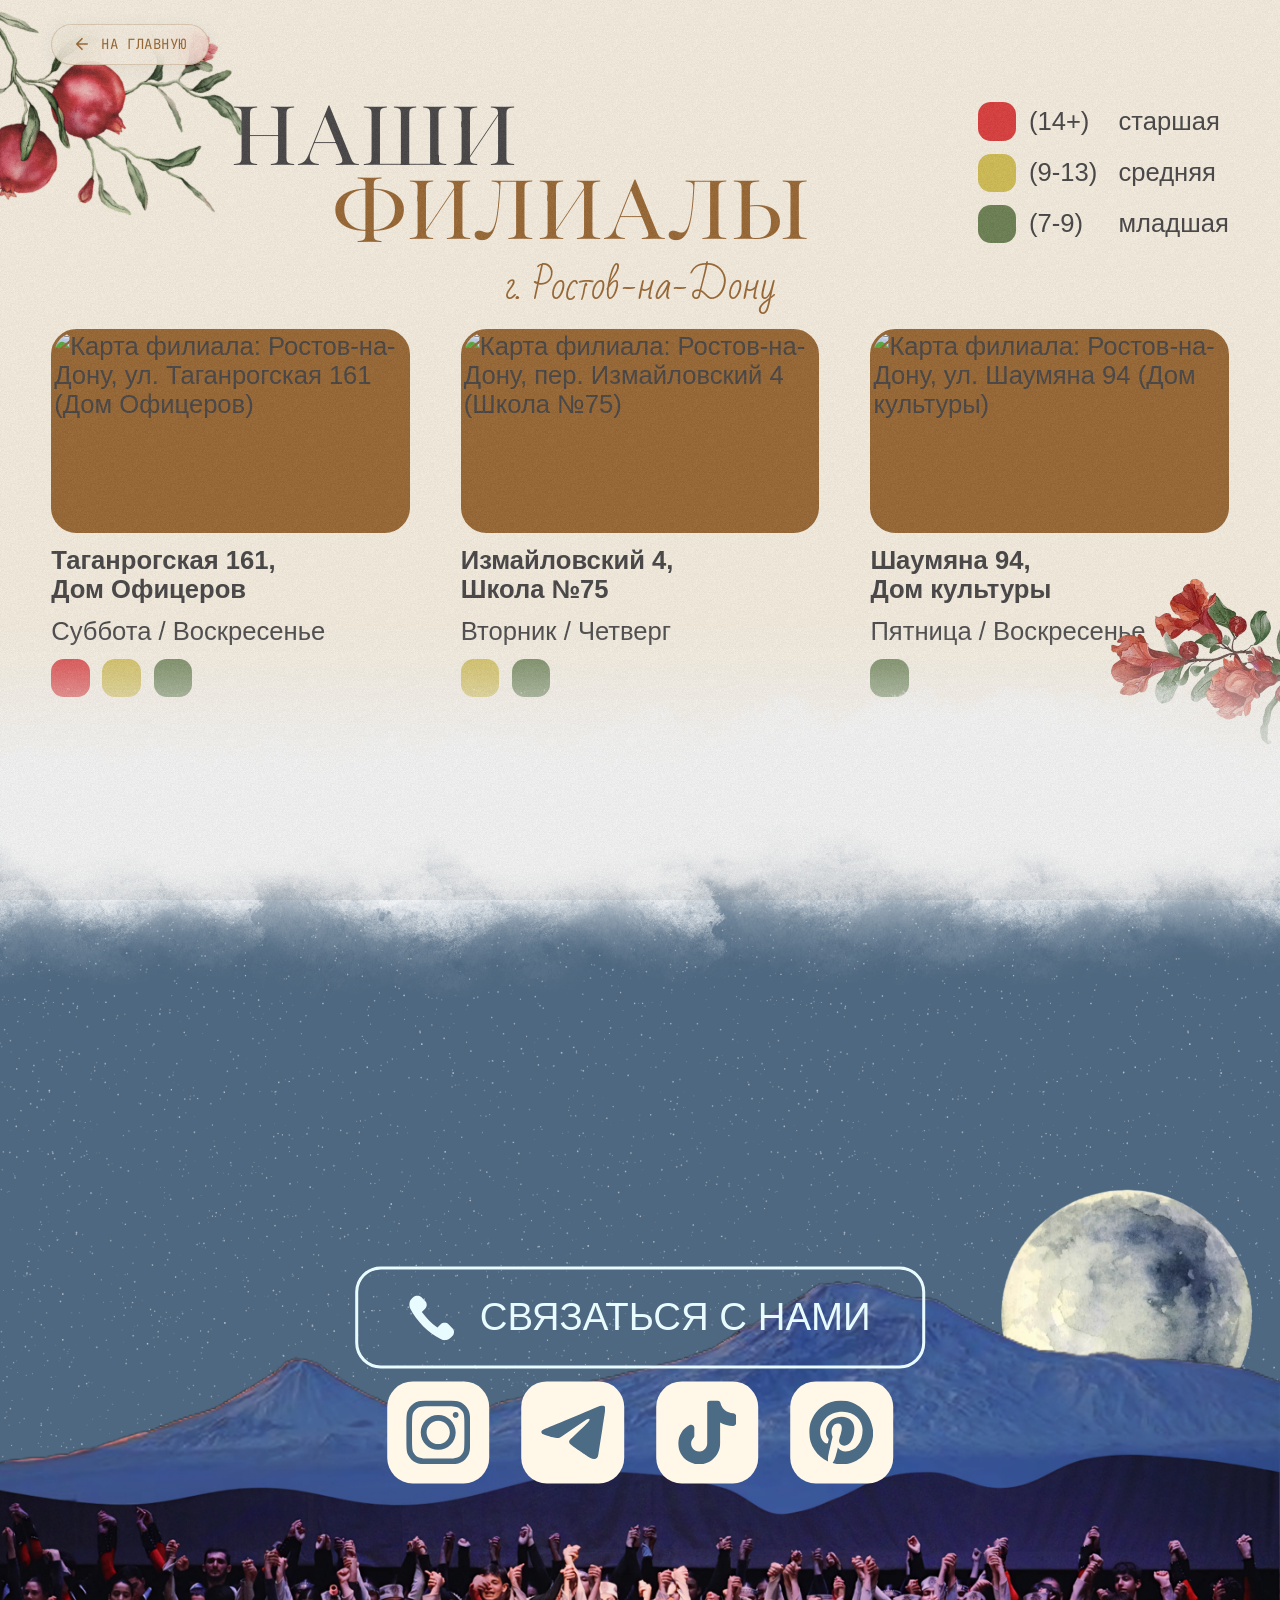
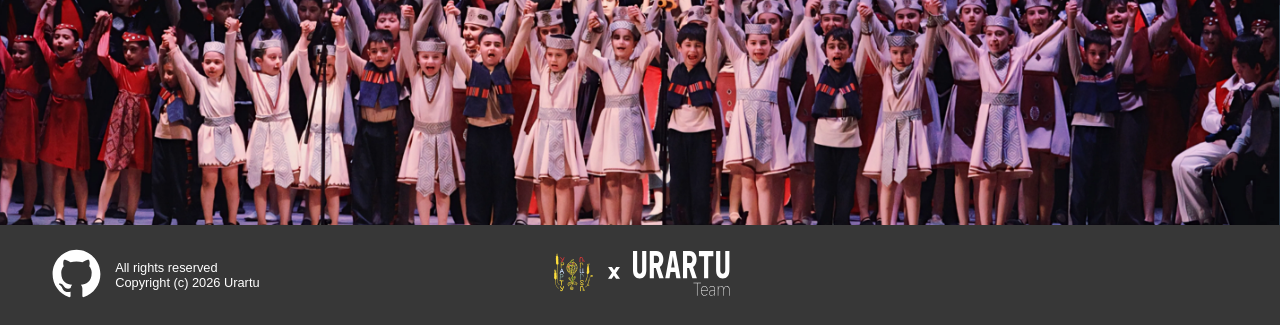
==== info.html @ bd3b0204 "feat(scroll): enable Lenis smooth touch scrolling on mobile and optimize animation momentum" ====
<!DOCTYPE html>
<html lang="ru">

<head>
    <meta charset="UTF-8">
    <meta name="viewport" content="width=device-width, initial-scale=1.0">
    <link rel="icon" href="favicon.ico" type="image/x-icon">

    <!-- ===== SEO МЕТА-ТЕГИ ===== -->
    <title>Филиалы и запись на армянские танцы в Ростове-на-Дону | Ансамбль «Урарту»</title>
    <meta name="description"
        content="Филиалы ансамбля армянского танца «Урарту» в Ростове-на-Дону: ул. Таганрогская 161 (Военвед), пер. Измайловский 4 (Суворовский), ул. Шаумяна 94 (Центр). Запись в младшую, среднюю и старшую группы.">
    <meta name="keywords"
        content="филиалы урарту, армянские танцы ростов адреса, танцы военвед, танцы суворовский ростов, танцы шаумяна, школа танцев для детей ростов">
    <link rel="canonical" href="https://urartu.site/info.html">

    <!-- ===== ГЕО-ТЕГИ ДЛЯ РОСТОВА-НА-ДОНУ ===== -->
    <meta name="geo.region" content="RU-ROS">
    <meta name="geo.placename" content="Ростов-на-Дону">
    <meta name="geo.position" content="47.222531;39.718705">
    <meta name="ICBM" content="47.222531, 39.718705">

    <!-- ===== OPEN GRAPH (СОЦСЕТИ И МЕССЕНДЖЕРЫ) ===== -->
    <meta property="og:type" content="website">
    <meta property="og:url" content="https://urartu.site/info.html">
    <meta property="og:title" content="Наши филиалы и контакты — Ансамбль армянского танца «Урарту»">
    <meta property="og:description"
        content="Адреса залов и расписание занятий в Ростове-на-Дону. Присоединяйтесь к нашей танцевальной семье!">
    <meta property="og:image" content="https://urartu.site/assets/images/ensemble-urartu.webp">
    <meta property="og:locale" content="ru_RU">
    <meta property="og:site_name" content="Ансамбль Урарту">

    <!-- ===== СТИЛИ ===== -->
    <link rel="stylesheet" href="./styles/fonts.css">
    <link rel="stylesheet" href="./styles/style.css?v=2">
    <link rel="stylesheet" href="./styles/filials.css">
    <link rel="stylesheet" href="./styles/contacts.css">
    <link rel="stylesheet" href="./styles/developers.css">

    <!-- ===== МИКРОРАЗМЕТКА SCHEMA.ORG (JSON-LD) ===== -->
    <script type="application/ld+json">
    {
      "@context": "https://schema.org",
      "@graph": [
        {
          "@type": "DanceSchool",
          "@id": "https://urartu.site/info.html#filial-taganrogskaya",
          "name": "Ансамбль армянского танца «Урарту» — Филиал Военвед",
          "telephone": "+7-988-257-19-29",
          "url": "https://urartu.site/info.html",
          "image": "https://urartu.site/assets/images/ensemble-urartu.webp",
          "address": {
            "@type": "PostalAddress",
            "streetAddress": "ул. Таганрогская, 161 (Дом Офицеров)",
            "addressLocality": "Ростов-на-Дону",
            "addressCountry": "RU"
          }
        },
        {
          "@type": "DanceSchool",
          "@id": "https://urartu.site/info.html#filial-izmailovskiy",
          "name": "Ансамбль армянского танца «Урарту» — Филиал Суворовский",
          "telephone": "+7-988-257-19-29",
          "url": "https://urartu.site/info.html",
          "image": "https://urartu.site/assets/images/ensemble-urartu.webp",
          "address": {
            "@type": "PostalAddress",
            "streetAddress": "пер. Измайловский, 4 (Школа №75)",
            "addressLocality": "Ростов-на-Дону",
            "addressCountry": "RU"
          }
        },
        {
          "@type": "DanceSchool",
          "@id": "https://urartu.site/info.html#filial-shaumyana",
          "name": "Ансамбль армянского танца «Урарту» — Филиал Центр",
          "telephone": "+7-988-257-19-29",
          "url": "https://urartu.site/info.html",
          "image": "https://urartu.site/assets/images/ensemble-urartu.webp",
          "address": {
            "@type": "PostalAddress",
            "streetAddress": "ул. Шаумяна, 94 (Дом культуры)",
            "addressLocality": "Ростов-на-Дону",
            "addressCountry": "RU"
          }
        }
      ]
    }
    </script>
</head>

<body>
    <div class="grain-overlay" aria-hidden="true"></div>

    <!-- Аккуратная кнопка возврата на главную -->
    <a class="back-to-home" href="index.html" aria-label="Вернуться на главную страницу">
        <svg class="back-to-home__icon" width="18" height="18" viewBox="0 0 24 24" fill="none" stroke="currentColor" stroke-width="2.2" stroke-linecap="round" stroke-linejoin="round" aria-hidden="true">
            <path d="M19 12H5M12 19l-7-7 7-7"/>
        </svg>
        <span>На главную</span>
    </a>

    <!-- Блок: filials -->
    <section id="filials">
        <!-- ===== ДЕКОРАТИВНЫЕ ГРАНАТЫ ===== -->
        <img class="filials__decoration filials__decoration--pomegranate-1 decoration"
            src="assets/images/pomegranate-1.webp" alt="" aria-hidden="true" loading="lazy">
        <img class="filials__decoration filials__decoration--pomegranate-2 decoration"
            src="assets/images/pomegranate-2.webp" alt="" aria-hidden="true" loading="lazy">

        <div class="filials__content">
            <!-- Заголовок блока -->
            <div class="filials-section__header">
                <h1 class="filials-section__title">
                    <span class="filials-section__title-part">Наши</span>
                    <span class="filials-section__title-part">Филиалы</span>
                </h1>

                <!-- Блок групп по возрастам -->
                <div class="filials-section__groups" aria-label="Возрастные группы">
                    <div class="filials-section__group-item">
                        <span class="filials-section__group-dot red" aria-hidden="true"></span>
                        <span class="filials-section__group-age">(14+)</span>
                        <span class="filials-section__group-name">старшая</span>
                    </div>
                    <div class="filials-section__group-item">
                        <span class="filials-section__group-dot yellow" aria-hidden="true"></span>
                        <span class="filials-section__group-age">(9-13)</span>
                        <span class="filials-section__group-name">средняя</span>
                    </div>
                    <div class="filials-section__group-item">
                        <span class="filials-section__group-dot green" aria-hidden="true"></span>
                        <span class="filials-section__group-age">(7-9)</span>
                        <span class="filials-section__group-name">младшая</span>
                    </div>
                </div>
            </div>

            <p class="filials__city">г. Ростов-на-Дону</p>

            <!-- Блок списка филиалов -->
            <div class="filials-section__cards">
                <!-- Филиал 1 -->
                <a href="https://yandex.ru/maps/?um=constructor%3Aece54fbc80fcc3bd7a28978d5a01cb16ceb60d30ceb579a1d64f8fab81e5902e&amp;source=constructorStatic"
                    target="_blank" rel="noopener noreferrer" title="Открыть карту филиала на Таганрогской">
                    <div class="filials-section__card">
                        <div class="filials-section__card-map filials-section__card-map--color-1">
                            <img src="https://api-maps.yandex.ru/services/constructor/1.0/static/?um=constructor%3Aece54fbc80fcc3bd7a28978d5a01cb16ceb60d30ceb579a1d64f8fab81e5902e&amp;width=350&amp;height=200&amp;lang=ru_RU"
                                alt="Карта филиала: Ростов-на-Дону, ул. Таганрогская 161 (Дом Офицеров)"
                                style="border: 0;" />
                        </div>
                        <div class="filials-section__card-info__wrapper">
                            <div class="filials-section__card-address"><b>Таганрогская 161, <br>Дом Офицеров</b></div>
                            <div class="filials-section__card-schedule">Суббота / Воскресенье</div>
                            <div class="filials-section__card-colors__wrapper"
                                aria-label="Доступные группы: старшая, средняя, младшая">
                                <div class="filials-section__card-color red" title="Старшая группа (14+)"></div>
                                <div class="filials-section__card-color yellow" title="Средняя группа (9-13)"></div>
                                <div class="filials-section__card-color green" title="Младшая группа (7-9)"></div>
                            </div>
                        </div>
                    </div>
                </a>

                <!-- Филиал 2 -->
                <a href="https://yandex.ru/maps/?um=constructor%3A6dc34ad125ba02202c4a61613260cb11fdbab40c1a2d60afd7fc7b18eebd1723&amp;source=constructorStatic"
                    target="_blank" rel="noopener noreferrer" title="Открыть карту филиала на Измайловском">
                    <div class="filials-section__card">
                        <div class="filials-section__card-map filials-section__card-map--color-2">
                            <img src="https://api-maps.yandex.ru/services/constructor/1.0/static/?um=constructor%3A6dc34ad125ba02202c4a61613260cb11fdbab40c1a2d60afd7fc7b18eebd1723&amp;width=350&amp;height=200&amp;lang=ru_RU"
                                alt="Карта филиала: Ростов-на-Дону, пер. Измайловский 4 (Школа №75)"
                                style="border: 0;" />
                        </div>
                        <div class="filials-section__card-info__wrapper">
                            <div class="filials-section__card-address"><b>Измайловский 4, <br>Школа №75</b></div>
                            <div class="filials-section__card-schedule">Вторник / Четверг</div>
                            <div class="filials-section__card-colors__wrapper"
                                aria-label="Доступные группы: средняя, младшая">
                                <div class="filials-section__card-color yellow" title="Средняя группа (9-13)"></div>
                                <div class="filials-section__card-color green" title="Младшая группа (7-9)"></div>
                            </div>
                        </div>
                    </div>
                </a>

                <!-- Филиал 3 -->
                <a href="https://yandex.ru/maps/?um=constructor%3Add82e42ed9932e65891b05e396d4c0421c9d9c8c8791d399bacf73d52fa6602b&amp;source=constructorStatic"
                    target="_blank" rel="noopener noreferrer" title="Открыть карту филиала на Шаумяна">
                    <div class="filials-section__card">
                        <div class="filials-section__card-map filials-section__card-map--color-3">
                            <img src="https://api-maps.yandex.ru/services/constructor/1.0/static/?um=constructor%3Add82e42ed9932e65891b05e396d4c0421c9d9c8c8791d399bacf73d52fa6602b&amp;width=350&amp;height=200&amp;lang=ru_RU"
                                alt="Карта филиала: Ростов-на-Дону, ул. Шаумяна 94 (Дом культуры)" style="border: 0;" />
                        </div>
                        <div class="filials-section__card-info__wrapper">
                            <div class="filials-section__card-address"><b>Шаумяна 94, <br>Дом культуры</b></div>
                            <div class="filials-section__card-schedule">Пятница / Воскресенье</div>
                            <div class="filials-section__card-colors__wrapper" aria-label="Доступные группы: младшая">
                                <div class="filials-section__card-color green" title="Младшая группа (7-9)"></div>
                            </div>
                        </div>
                    </div>
                </a>
            </div>
        </div>
    </section>

    <!-- Блок: contacts -->
    <section id="contacts">
        <!-- ===== ДЕКОРАТИВНЫЕ ОБЛАКА ===== -->
        <div class="contacts__clouds" aria-hidden="true">
            <img class="contacts__cloud--backgorund" src="./assets/images/white-clouds-background.svg" alt=""
                loading="lazy">
            <img class="contacts__cloud contacts__cloud--1" src="assets/images/cloud.webp" alt="" loading="lazy">
            <img class="contacts__cloud contacts__cloud--2" src="assets/images/cloud.webp" alt="" loading="lazy">
            <img class="contacts__cloud contacts__cloud--3" src="assets/images/cloud.webp" alt="" loading="lazy">
            <img class="contacts__cloud contacts__cloud--4" src="assets/images/cloud.webp" alt="" loading="lazy">
            <img class="contacts__cloud contacts__cloud--5" src="assets/images/cloud.webp" alt="" loading="lazy">
            <img class="contacts__cloud contacts__cloud--6" src="assets/images/cloud.webp" alt="" loading="lazy">
            <img class="contacts__cloud contacts__cloud--7" src="assets/images/cloud.webp" alt="" loading="lazy">
        </div>

        <h2 class="contacts-section__title">
            <span class="contacts-section__title-part">Урарту</span>
            <span class="contacts-section__title-part">в соцсетях</span>
        </h2>

        <!-- Фоновые декорации -->
        <div class="footer__stars" aria-hidden="true"></div>

        <!-- Блок с контактами -->
        <div class="footer__contacts">
            <a href="tel:+79882571929" class="footer__cta-button" title="Позвонить в ансамбль Урарту">
                <svg class="footer__cta-icon" width="50" height="50" viewBox="0 0 50 50" fill="currentColor"
                    xmlns="http://www.w3.org/2000/svg" aria-hidden="true">
                    <path
                        d="M31.4624 35.9452L35.1567 32.2491C35.7253 31.6736 36.4022 31.2163 37.1483 30.9045C37.8946 30.5927 38.6952 30.4324 39.5037 30.4324C40.3126 30.4324 41.1131 30.5927 41.8595 30.9045C42.6056 31.2163 43.2825 31.6736 43.8508 32.2491L48.184 36.5843C48.7592 37.1529 49.2161 37.8295 49.5278 38.5762C49.8394 39.3225 50 40.1239 50 40.9328C50 41.742 49.8394 42.5432 49.5278 43.2898C49.2161 44.0362 48.7592 44.7128 48.184 45.2814L46.2118 47.2821C44.853 48.6548 43.0955 49.5635 41.1901 49.8778C39.2846 50.1921 37.3285 49.8967 35.6011 49.033C20.7358 41.3777 8.62792 29.2744 0.963632 14.4096C0.0995819 12.6795 -0.193796 10.72 0.125636 8.81263C0.445068 6.90526 1.36087 5.14818 2.7414 3.79438L4.71343 1.79374C5.86875 0.644929 7.43155 0 9.06049 0C10.6894 0 12.2522 0.644929 13.4075 1.79374L17.7685 6.1566C18.9169 7.31241 19.5614 8.87565 19.5614 10.5053C19.5614 12.1349 18.9169 13.6981 17.7685 14.8539L14.0742 18.5499C16.5169 21.8553 19.2 24.9757 22.1016 27.8862C24.9865 30.7772 28.0881 33.4437 31.379 35.8618L31.4624 35.9452Z"
                        fill="currentColor" />
                </svg>
                <span class="footer__cta-text">Связаться с нами</span>
            </a>

            <!-- Социальные сети -->
            <div class="footer__socials">
                <a href="https://www.instagram.com/ensemble__urartu" target="_blank" rel="noopener noreferrer"
                    class="footer__social-link" aria-label="Инстаграм ансамбля Урарту">
                    <img src="./assets/images/instagram.svg" alt="Instagram">
                </a>
                <a href="https://t.me/urartustsil" target="_blank" rel="noopener noreferrer" class="footer__social-link"
                    aria-label="Телеграм-канал ансамбля Урарту">
                    <img src="./assets/images/telegram.svg" alt="Telegram">
                </a>
                <a href="https://www.tiktok.com/@urartu.ensemle" target="_blank" rel="noopener noreferrer"
                    class="footer__social-link footer__social-link-tiktok" aria-label="TikTok ансамбля Урарту">
                    <img src="./assets/images/tiktok.svg" alt="TikTok">
                </a>
                <a href="https://ru.pinterest.com/ensemble_urartu" target="_blank" rel="noopener noreferrer"
                    class="footer__social-link" aria-label="Пинтерест ансамбля Урарту">
                    <img src="./assets/images/pinterest.svg" alt="Pinterest">
                </a>
            </div>
        </div>

        <!-- Основное содержимое -->
        <div class="contacts__bottom">
            <div class="footer__inner">
                <div class="footer__end-immages">
                    <img class="footer__moon" src="assets/images/moon.webp" alt="" aria-hidden="true" loading="lazy">
                    <!-- Фото ансамбля загружаем напрямую для точности верстки -->
                    <img class="footer__ensemble-image" src="assets/images/ensemble-urartu.webp"
                        alt="Ансамбль армянского танца Урарту в Ростове-на-Дону">
                </div>
            </div>
            <footer class="developers__footer">
                <div class="rights__block">
                    <a class="github__link" href="https://github.com/whatrushki/urartu" target="_blank"
                        rel="noopener noreferrer" aria-label="Репозиторий проекта на GitHub">
                        <img src="./assets/images/github.svg" alt="GitHub">
                    </a>
                    <div class="rights__text">
                        <p>All rights reserved</p>
                        <p>Copyright (c) 2026 Urartu</p>
                    </div>
                </div>

                <div class="developers__icons">
                    <a class="developers__footer-link developers__footer--what" href="https://whatrushki.github.io/" aria-label="WHAT Technologies">
                        <img class="developers__footer-icon" src="https://whatrushki.github.io/logo.svg" alt="WHAT Technologies">
                    </a>
                    <img class="developers__footer--x" src="./assets/images/x.svg" alt="x" aria-hidden="true">
                    <a class="developers__footer-link" href="#" aria-label="Команда Урарту">
                        <img class="developers__footer-icon" src="./assets/images/URARTU Team.svg" alt="URARTU Team">
                    </a>
                </div>
            </footer>
        </div>
    </section>

    <!-- ===== ДИАЛОГОВОЕ ОКНО КОНТАКТОВ ===== -->
    <dialog id="contact-dialog" class="contact-dialog" closedby="any" aria-labelledby="contactDialogTitle">
        <div class="contact-dialog__container">
            <button type="button" class="contact-dialog__close" id="contactDialogClose" aria-label="Закрыть окно">
                <svg width="20" height="20" viewBox="0 0 24 24" fill="none" stroke="currentColor" stroke-width="2.2" stroke-linecap="round" stroke-linejoin="round">
                    <line x1="18" y1="6" x2="6" y2="18"></line>
                    <line x1="6" y1="6" x2="18" y2="18"></line>
                </svg>
            </button>

            <div class="contact-dialog__header">
                <span class="contact-dialog__subtitle">Ансамбль «Урарту»</span>
                <h3 id="contactDialogTitle" class="contact-dialog__title">Связаться с нами</h3>
                <p class="contact-dialog__desc">Запись в группы и ответы на любые вопросы</p>
            </div>

            <div class="contact-dialog__phone-box">
                <div class="contact-dialog__phone-info">
                    <span class="contact-dialog__phone-label">Номер телефона</span>
                    <span class="contact-dialog__phone-val">+7 (988) 257-19-29</span>
                </div>
                <button type="button" class="contact-dialog__copy-btn" id="contactCopyBtn" title="Скопировать номер телефона">
                    <svg class="contact-dialog__copy-icon" width="18" height="18" viewBox="0 0 24 24" fill="none" stroke="currentColor" stroke-width="2" stroke-linecap="round" stroke-linejoin="round">
                        <rect x="9" y="9" width="13" height="13" rx="2" ry="2"></rect>
                        <path d="M5 15H4a2 2 0 0 1-2-2V4a2 2 0 0 1 2-2h9a2 2 0 0 1 2 2v1"></path>
                    </svg>
                    <span class="contact-dialog__copy-text">Скопировать</span>
                </button>
            </div>
        </div>
    </dialog>

    <!-- Lenis smooth scroll -->
    <script src="https://unpkg.com/lenis@1.3.26/dist/lenis.min.js"></script>
    <!-- GSAP -->
    <script src="https://unpkg.com/gsap@3.12.5/dist/gsap.min.js"></script>
    <script src="https://unpkg.com/gsap@3.12.5/dist/ScrollTrigger.min.js"></script>

    <!-- Анимации -->
    <script src="./scripts/animations/hero.js"></script>
    <script src="./scripts/animations/history.js"></script>
    <script src="./scripts/animations/symbols.js"></script>
    <script src="./scripts/animations/dances.js"></script>
    <script src="./scripts/animations/costumes.js"></script>
    <script src="./scripts/animations/director.js"></script>
    <script src="./scripts/animations/ensemble.js"></script>
    <script src="./scripts/animations/developers.js"></script>
    <script src="./scripts/animations/decorations.js"></script>
    <script src="./scripts/animations/text.js"></script>
    <script src="./scripts/animations/contacts.js"></script>
    <script src="./scripts/main.js?v=6"></script>
</body>

</html>
---- styles/fonts.css ----
@font-face {
  font-family: 'Playfair'; /* Имя шрифта */
  src: url('../assets/fonts/Playfair.ttf') format('truetype');
  font-weight: normal; /* Вес шрифта (обычный) */
  font-style: normal; /* Стиль (обычный) */
  font-display: swap; /* Стратегия отображения при загрузке */
}

@font-face {
  font-family: 'JetBrainsMono'; 
  src: url('../assets/fonts/JetBrainsMono.ttf') format('truetype');
  font-weight: normal;
  font-style: normal;
  font-display: swap; 
}

@font-face {
  font-family: 'BadScript'; 
  src: url('../assets/fonts/BadScript.ttf') format('truetype');
  font-weight: normal;
  font-style: normal;
  font-display: swap; 
}

@font-face {
  font-family: 'NotoSerifArmenian'; 
  src: url('../assets/fonts/NotoSerifArmenian.ttf') format('truetype');
  font-weight: normal;
  font-style: normal;
  font-display: swap; 
}
---- styles/style.css ----
:root {
    --color-bg-footer: #373737;
    --color-bg-cherry: #983B58;
    --color-bg-green: #6A814E;
    --color-bg-blue: #4E6881;
    --color-bg-tuff: #9E662D;
    --color-bg-grey: #5e4f42;
    --color-bg-white: #FFF7E8;

    --color-fg-cherry-common: #FFF7F0;
    --color-fg-cherry-accent: #FFE8E8;

    --color-fg-green-common: #E8E1D0;
    --color-fg-green-accent: #E1D7B4;

    --color-fg-blue-common: #FFF7E8;
    --color-fg-blue-accent: #E1D7B4;
    --color-fg-blue-quote: #E8FCFF;

    --color-fg-tuff-common: #E8E1D0;
    --color-fg-tuff-accent: #CFBC98;

    --color-fg-grey-common: #E8E1D0;
    --color-fg-grey-accent: #E1D7B4;

    --color-fg-white-common: #413F3F;
    --color-fg-white-accent: #9B632B;

    --color-urartu-1: #E33737;
    --color-urartu-2: #CD7F32;
    --color-urartu-3: #A0C9FF;
    --color-urartu-4: #87A6A1;
    --color-urartu-5: #D7C14F;
    --color-urartu-6: #87A6A1;

    --font-nav: 'JetBrainsMono', serif;
    --font-heading: 'Playfair', serif;
    --font-body: 'Inter', sans-serif;
    --font-quote: 'BadScript', sans-serif;
    --font-quote-armenian: 'NotoSerifArmenian', sans-serif;
}

* {
    margin: 0;
    padding: 0;
    box-sizing: border-box;
}

html {
    position: relative;
    background-color: var(--color-bg-white);
    -ms-overflow-style: none;
    scrollbar-width: none;
}

html.lenis, html.lenis body {
    height: auto;
}

.lenis.lenis-smooth {
    scroll-behavior: auto !important;
}

.lenis.lenis-stopped {
    overflow: hidden;
}

body {
    position: relative;
    overflow-x: clip;
    width: 100%;
}

/* Аппаратное ускорение скролл-анимаций (GPU layers) */
.history__image,
.history__decoration--ishhanac-1,
.history__decoration--ishhanac-2,
.symbols__main-image,
.symbols__carpet,
.symbols__element,
.dances__curtain,
.dances__card,
.developers__column,
.developers__team-image,
.costumes__track {
    will-change: transform;
    backface-visibility: hidden;
    -webkit-backface-visibility: hidden;
    transform: translateZ(0);
}

section {
    position: relative;
    width: 100%;
}


::-webkit-scrollbar {
    width: 0;
    height: 0;
    background: transparent;
}

.urartu {
    text-transform: uppercase;
    line-height: 0.8;

    .char-0 {}

    .char-1 {
        color: var(--color-urartu-1);
    }

    .char-2 {
        color: var(--color-urartu-2);
    }

    .char-3 {
        color: var(--color-urartu-3);
    }

    .char-4 {
        color: var(--color-urartu-4);
    }

    .char-5 {
        color: var(--color-urartu-5);
    }

    .char-6 {
        color: var(--color-urartu-6);
    }
}

.grain-overlay {
    position: fixed;
    top: 0;
    left: 0;
    width: 100%;
    height: 100%;
    pointer-events: none;
    z-index: 9999;
    opacity: 0.15;

    background-image: url("../assets/images/noise.gif");
    background-repeat: repeat;
    background-size: 80px;
}

.rights__block {
    margin-left: 4vw;
    position: absolute;
    display: flex;
    flex-direction: row;
    align-items: center;
    gap: 1vw;
    left: 0;
    top: 50%;
    transform: translateY(-50%);
}

.rights__text {
    color: white;
    font-size: 1vw;
    font-family: var(--font-body);
}

.github__link>img {
    width: 4vw;
    height: auto;
}

/* =========================================================
   PRELOADER (INFINITE LOGO LOOP & PROGRESS)
========================================================= */
.preloader {
    position: fixed;
    top: 0;
    left: 0;
    width: 100vw;
    height: 100vh;
    height: 100dvh;
    background-color: var(--color-bg-white, #FFF7E8);
    z-index: 999999;
    display: flex;
    justify-content: center;
    align-items: center;
    user-select: none;
    pointer-events: all;
}

.preloader-content {
    display: flex;
    flex-direction: column;
    align-items: center;
    gap: 1.5rem;
}

.preloader-logo-svg {
    width: 40vw;
    height: 40vw;
    overflow: visible;
}


/* Когда сайт готов — плавная плотная заливка */
.preloader.filled .preloader-logo-svg path,
.preloader.filled .preloader-logo-svg circle {
    fill-opacity: 1 !important;
}

/* Базовый стиль штрихов орнамента */
.preloader-logo-svg path,
.preloader-logo-svg circle {
    stroke: #6E5139 !important;

    vector-effect: non-scaling-stroke !important;
    stroke-width: 1.4px !important;

    stroke-linecap: round;
    stroke-linejoin: round;
    fill: #6E5139 !important;
    fill-opacity: 0;
    will-change: stroke-dashoffset, fill-opacity;
}

.preloader-slogan {
    font-family: var(--font-heading, 'Playfair', serif);
    font-size: 5vw;
    letter-spacing: 0.25em;
    text-transform: uppercase;
    color: #6E5139;
}

.preloader-slogan span {
    color: #6E5139;
    font-weight: 700;
}

.preloader-progress {
    width: 180px;
    height: 2px;
    background: rgba(110, 81, 57, 0.15);
    border-radius: 2px;
    overflow: hidden;
    position: relative;
}

.preloader-progress-bar {
    position: absolute;
    top: 0;
    left: 0;
    height: 100%;
    width: 0%;
    background: #6E5139;
    box-shadow: 0 0 8px #6E5139;
    transition: width 0.2s ease-out;
}

.preloader-percent {
    font-family: var(--font-body, 'Inter', sans-serif);
    font-size: 0.85rem;
    color: var(--color-fg-white-common, #413F3F);
    opacity: 0.6;
}

@media (max-width: 650px) {

    .preloader-logo-svg path,
    .preloader-logo-svg circle {
        stroke-width: 0.4px !important;
    }

    .grain-overlay {
        display: none !important;
    }
}
---- styles/filials.css ----
#filials {
    position: relative;
    display: flex;
    flex-direction: column;
    align-items: center;
    justify-content: center;
    width: 100%;
}

.filials__decoration {
    position: absolute;
    height: auto;
}

.filials__decoration--pomegranate-1 {
    width: 30vw;
    top: -10vw;
    left: -8vw;
    transform: rotate(-10deg);
}

.filials__decoration--pomegranate-2 {
    width: 20vw;
    bottom: -4vw;
    right: -6vw;
    transform: rotate(10deg) scaleX(-1);
}

.filials__content {
    width: 100%;
    display: flex;
    flex-direction: column;
    padding: 0vw 4vw;
}

.filials-section__header {
    margin-top: 8vw;
    display: flex;
    flex-direction: row;
    align-items: center;
    width: 100%;
    justify-content: space-between;
}

.filials-section__title {
    margin-left: 22vw;
    position: relative;

    text-transform: uppercase;

    display: flex;
    flex-direction: column;
    align-items: start;
    justify-content: center;
    gap: 1vw;

    font-family: var(--font-heading);
    line-height: 0.6;
    font-size: 8vw;
    font-weight: 100;

    :nth-child(1) {
        color: var(--color-fg-white-common);
        transform: translate(-8vw);
    }

    :nth-child(2) {
        color: var(--color-fg-white-accent);
    }
}

.filials-section__groups {
    display: flex;
    flex-direction: column;
    align-items: start;
    gap: 1vw;
}

.filials-section__group-item {
    display: flex;
    flex-direction: row;
    align-items: center;
    font-size: 2vw;
    gap: 1vw;
    font-family: var(--font-body);
    color: var(--color-fg-white-common);
}

.filials-section__group-dot {
    width: 3vw;
    aspect-ratio: 1;
    border-radius: 1vw;
}

.filials-section__group-dot.red {
    background-color: var(--color-urartu-1);
}

.filials-section__group-dot.yellow {
    background-color: var(--color-urartu-5);
}

.filials-section__group-dot.green {
    background-color: var(--color-bg-green);
}

.filials-section__group-age {
    width: 6vw;
}

.filials-section__cards {
    margin-top: 2vw;
    width: 100%;
    display: flex;
    flex-direction: row;
    justify-content: space-between;

    a {
        text-decoration: none;
        transition: all 0.4s ease;
    }
}

.filials-section__card {
    display: flex;
    flex-direction: column;
    align-items: start;
    gap: 1vw;
    width: min-content;

    font-family: var(--font-body);
    color: var(--color-fg-white-common);
    font-size: 2vw;
}

.filials-section__card-map {
    overflow: hidden;
    width: 28vw;
    height: auto;
    aspect-ratio: auto 16/9;
    border: 0.3vw solid var(--color-fg-white-accent);
    border-radius: 2vw;
    background-color: var(--color-fg-white-accent);

    img {
        width: 100%;
        height: 100%;
        object-fit: fill;
    }
}

.filials-section__card-colors__wrapper {
    display: flex;
    flex-direction: row;
    gap: 1vw;
}

.filials-section__card-color {
    width: 3vw;
    aspect-ratio: 1;
    border-radius: 1vw;
}

.filials-section__card-color.red {
    background-color: var(--color-urartu-1);
}

.filials-section__card-color.yellow {
    background-color: var(--color-urartu-5);
}

.filials-section__card-color.green {
    background-color: var(--color-bg-green);
}

.filials__city {
    margin-top: 2vw;
    font-size: 3vw;
    line-height: 0.9;
    color: var(--color-fg-white-accent);
    font-family: var(--font-quote);
    width: 100%;
    text-align: center;
}

.filials-section__card-info__wrapper {
    display: flex;
    flex-direction: column;
    gap: 1vw;
}

@media (min-width: 650px) {
    .filials-section__cards>a:hover {
        transform: scale(1.05);
    }
}

@media (max-width: 800px) {
    #filials {
        min-height: 120vh;
        margin-bottom: 24vw;
    }

    .filials-section__title {
        margin-top: 8vw;
    }

    .filials__decoration--pomegranate-1 {
        width: 35vw;
    }

    .filials__decoration--pomegranate-2 {
        width: 35vw;
        transform: rotate(-20deg);
        bottom: -24vh;
        right: -6vw;
    }

    .filials__city {
        margin-top: 3vw;
    }

    .filials-section__group-dot {
        width: 4vw;
    }

    .filials-section__group-item {
        font-size: 2.4vw;
    }

    .filials-section__group-age {
        width: auto;
    }

    .filials-section__header {
        flex-direction: column;
        gap: 4vw;
    }

    .filials-section__groups {
        flex-direction: row;
        width: 100%;
        justify-content: space-evenly;
    }

    .filials-section__cards {
        margin-top: 6vw;
        height: 100%;
        flex-direction: column;
        justify-content: space-evenly;
        align-items: start;
        gap: 4vw;
    }

    .filials-section__card {
        width: auto;
        flex-direction: row;
        align-items: center;
        gap: 4vw;
    }

    .filials-section__card-map {
        width: 50vw;
    }

    .filials-section__card-address {
        font-size: 3vw;
    }

    .filials-section__card-schedule {
        font-size: 3vw;
    }

    .filials-section__card-color {
        width: 5vw;
    }
}

@media (max-width: 650px) {
    #filials {
        min-height: 100vh;
        margin-bottom: 0;
    }

    .filials-section__title {
        margin-top: 0;
    }

    .filials__decoration--pomegranate-2 {
        width: 35vw;
        transform: translateY(-20vw) scaleX(-1) rotate(-20deg);
        bottom: -18vw;
    }
}

/* =========================================================
   АККУРАТНАЯ КНОПКА «НА ГЛАВНУЮ» (GLASSMORPHISM)
========================================================= */

.back-to-home {
    position: fixed;
    top: 1.5rem;
    left: 4vw;
    z-index: 1000;
    display: inline-flex;
    align-items: center;
    gap: 0.65rem;
    padding: 0.65rem 1.3rem;
    background: rgba(255, 247, 232, 0.78);
    backdrop-filter: blur(14px) saturate(160%);
    -webkit-backdrop-filter: blur(14px) saturate(160%);
    border: 1px solid rgba(155, 99, 43, 0.25);
    border-radius: 999px;
    box-shadow: 0 4px 18px rgba(65, 63, 63, 0.08);
    font-family: var(--font-nav);
    font-size: clamp(0.85rem, 1.1vw, 1rem);
    text-transform: uppercase;
    letter-spacing: 0.04em;
    color: var(--color-fg-white-accent);
    text-decoration: none;
    transition: 
        background 0.3s ease, 
        border-color 0.3s ease, 
        color 0.3s ease, 
        box-shadow 0.3s ease, 
        transform 0.25s cubic-bezier(0.16, 1, 0.3, 1);
    -webkit-tap-highlight-color: transparent;
}

.back-to-home:hover {
    background: rgba(255, 247, 232, 0.95);
    border-color: rgba(155, 99, 43, 0.5);
    color: var(--color-fg-white-accent);
    transform: translateY(-2px);
    box-shadow: 0 6px 24px rgba(155, 99, 43, 0.18);
}

.back-to-home:active {
    transform: translateY(0);
}

.back-to-home__icon {
    display: block;
    flex-shrink: 0;
    transition: transform 0.25s cubic-bezier(0.16, 1, 0.3, 1);
}

.back-to-home:hover .back-to-home__icon {
    transform: translateX(-4px);
}

/* Тёмная тема при скролле до контактов */
.back-to-home--dark {
    background: rgba(24, 18, 15, 0.72);
    border-color: rgba(255, 247, 232, 0.22);
    color: #FFF7E8;
    box-shadow: 0 4px 22px rgba(0, 0, 0, 0.35);
}

.back-to-home--dark:hover {
    background: rgba(24, 18, 15, 0.9);
    border-color: rgba(255, 247, 232, 0.45);
    color: #FFE8E8;
}

@media (max-width: 650px) {
    .back-to-home {
        top: 1rem;
        left: 4vw;
        padding: 0.5rem 1rem;
        font-size: 0.8rem;
        gap: 0.45rem;
    }
}
---- styles/contacts.css ----
#contacts {
    position: relative;
    width: 100%;
    min-height: 100vh;
    height: auto;
    margin-top: 10vw;
    background-color: var(--color-bg-blue);
    display: flex;
    flex-direction: column;
    justify-content: space-between;
}

.contacts-section__title {
    display: none;
    margin-top: 25vw;
    margin-left: 50%;
    transform: translateX(-50%);
    position: absolute;

    text-transform: uppercase;
    text-wrap: nowrap;

    flex-direction: column;
    align-items: center;
    justify-content: center;
    gap: 1vw;

    font-family: var(--font-heading);
    line-height: 0.6;
    font-size: 12vw;
    font-weight: 100;

    :nth-child(1) {
        color: var(--color-fg-blue-common);

    }

    :nth-child(2) {
        color: var(--color-fg-blue-accent);
    }
}

.contacts__cloud--backgorund {
    width: 115%;
    transform: translateX(-7vw);
}

.footer__ensemble-image {
    width: 101%;
    height: auto;
    transform: translate(-1vw, 0.9vw);
}

.footer__moon {
    position: absolute;
    width: 20vw;
    height: auto;
    right: 2vw;
    bottom: 30vw;
}

.footer__contacts {
    position: relative;
}

.footer__stars {
    margin-top: 19vw;
    position: absolute;
    z-index: 1;
    width: 100%;
    height: 100vh;
    background-image: url("../assets/images/stars.webp");
    background-size: 60%;
    background-repeat: repeat;
    transform: translateY(-30vw);
}

.footer__inner {
    position: relative;
    z-index: 2;
    display: flex;
    flex-direction: column;
    justify-content: center;
    align-items: center;
}

.contacts__clouds {
    transform: translateY(-19vw);
    position: relative;
    z-index: 2;
    width: 100%;
}

.contacts__cloud {
    position: absolute;
    width: 55vw;
    height: auto;
}

.contacts__cloud--1 {
    left: -14vw;
    bottom: -1vw;
}

.contacts__cloud--2 {
    left: 12vw;
    bottom: -2vw;
}

.contacts__cloud--3 {
    left: 38vw;
    bottom: -1vw;
    width: 65vw;
}

.contacts__cloud--4 {
    left: 58vw;
    bottom: -1vw;
}

.contacts__cloud--5 {
    left: 48vw;
    bottom: 0;
    width: 65vw;
}

.contacts__cloud--6 {
    left: 10vw;
    bottom: 0;
}

.contacts__cloud--7 {
    left: -24vw;
    bottom: -1vw;
}

.footer__contacts {
    position: absolute;
    z-index: 3;
    left: 50%;
    top: 50%;
    transform: translate(-50%, -50%);
    display: flex;
    flex-direction: column;
    gap: 1vw;
}

.footer__socials {
    display: flex;
    flex-direction: row;
    justify-content: space-evenly;
}

.footer__cta-button {
    display: flex;
    flex-direction: row;
    justify-content: center;
    align-items: center;
    gap: 2vw;
    padding: 2vw 4vw;
    text-decoration: none;
    border-radius: 2vw;
    font-size: 3vw;
    font-family: var(--font-body);
    text-transform: uppercase;
    font-weight: 500;
    border: 0.3vw solid var(--color-fg-blue-quote);
    color: var(--color-fg-blue-quote);
    transition: all 0.5s ease;

    svg {
        height: 3.5vw;
        width: auto;
        object-fit: contain;
        color: var(--color-bg-blue-quote);
    }
}

.footer__cta-button:hover {
    color: var(--color-bg-blue);
    background-color: var(--color-fg-blue-quote);
    box-shadow: 0 0 4vw var(--color-fg-blue-quote), 0 0 10vw var(--color-fg-blue-quote);

    svg {
        color: var(--color-bg-blue);
    }
}

.footer__social-link {
    display: flex;
    justify-content: center;
    align-items: center;
    width: 8vw;
    aspect-ratio: 1;
    background-color: var(--color-fg-blue-common);
    border-radius: 2vw;

    img {
        width: 5vw;
        height: auto;
        max-height: 6vw;
        object-fit: contain;
    }
}

.footer__social-link-tiktok {
    img {
        height: 5vw;
        width: auto;
    }
}

.contacts__bottom {
    position: relative;
    display: flex;
    flex-direction: column;
}

@media (max-width: 650px) {
    .contacts-section__title {
        display: flex;
    }

    .footer__contacts {
        gap: 2vw;
    }

    .footer__cta-button {
        width: 65vw;
        height: 10vw;
        gap: 3vw;
        padding: 2vw 4vw;

        font-size: 4vw;

        img {
            height: 5vw;
        }
    }

    .footer__social-link {
        width: 12vw;

        img {
            width: 8vw;
        }
    }

    .footer__social-link-tiktok {
        img {
            height: 8vw;
        }
    }
}

/* =========================================================
   CONTACT MODAL DIALOG
   ========================================================= */

.contact-dialog {
    border: none;
    border-radius: 24px;
    padding: 0;
    background: transparent;
    color: var(--color-fg-white-common, #413F3F);
    max-width: 440px;
    width: calc(100% - 32px);
    margin: auto;
    box-shadow: 0 24px 60px rgba(0, 0, 0, 0.45);
    outline: none;
    opacity: 0;
    transform: scale(0.92) translateY(12px);
    transition: opacity 0.25s ease, transform 0.25s ease, display 0.25s allow-discrete, overlay 0.25s allow-discrete;
}

.contact-dialog[open] {
    opacity: 1;
    transform: scale(1) translateY(0);
}

@starting-style {
    .contact-dialog[open] {
        opacity: 0;
        transform: scale(0.92) translateY(12px);
    }
}

.contact-dialog::backdrop {
    background-color: rgba(18, 22, 28, 0);
    backdrop-filter: blur(0px);
    -webkit-backdrop-filter: blur(0px);
    transition: background-color 0.25s ease, backdrop-filter 0.25s ease, display 0.25s allow-discrete, overlay 0.25s allow-discrete;
}

.contact-dialog[open]::backdrop {
    background-color: rgba(18, 22, 28, 0.65);
    backdrop-filter: blur(8px);
    -webkit-backdrop-filter: blur(8px);
}

@starting-style {
    .contact-dialog[open]::backdrop {
        background-color: rgba(18, 22, 28, 0);
        backdrop-filter: blur(0px);
        -webkit-backdrop-filter: blur(0px);
    }
}

.contact-dialog__container {
    position: relative;
    background: var(--color-bg-white, #FFF7E8);
    border: 2px solid var(--color-fg-white-accent, #9B632B);
    border-radius: 24px;
    padding: 34px 28px 28px;
    display: flex;
    flex-direction: column;
    gap: 20px;
    box-sizing: border-box;
}

.contact-dialog__close {
    position: absolute;
    top: 14px;
    right: 14px;
    width: 34px;
    height: 34px;
    border-radius: 50%;
    border: 1px solid rgba(155, 99, 43, 0.25);
    background: transparent;
    color: var(--color-fg-white-common, #413F3F);
    display: flex;
    align-items: center;
    justify-content: center;
    cursor: pointer;
    transition: all 0.25s ease;
}

.contact-dialog__close:hover {
    background: var(--color-bg-cherry, #983B58);
    color: #FFF7F0;
    border-color: var(--color-bg-cherry, #983B58);
    transform: rotate(90deg);
}

.contact-dialog__header {
    display: flex;
    flex-direction: column;
    gap: 4px;
    text-align: center;
    align-items: center;
}

.contact-dialog__subtitle {
    font-family: var(--font-quote, 'BadScript');
    color: var(--color-fg-white-accent, #9B632B);
    font-size: 1.25rem;
    line-height: 1.2;
}

.contact-dialog__title {
    font-family: var(--font-heading, 'Playfair');
    font-size: 1.9rem;
    font-weight: 400;
    text-transform: uppercase;
    color: var(--color-fg-white-common, #413F3F);
    line-height: 1.1;
    margin: 2px 0 0;
}

.contact-dialog__desc {
    font-family: var(--font-body, 'Inter');
    font-size: 0.9rem;
    color: #6E5F53;
    margin: 4px 0 0;
    line-height: 1.3;
}

/* Phone Card */
.contact-dialog__phone-box {
    background: #FAF3E7;
    border: 1px dashed rgba(155, 99, 43, 0.4);
    border-radius: 16px;
    padding: 16px 18px;
    display: flex;
    flex-direction: column;
    gap: 12px;
}

.contact-dialog__phone-info {
    display: flex;
    flex-direction: column;
    gap: 2px;
    align-items: center;
    text-align: center;
}

.contact-dialog__phone-label {
    font-family: var(--font-nav, 'JetBrainsMono');
    font-size: 0.75rem;
    text-transform: uppercase;
    letter-spacing: 0.05em;
    color: #8F7661;
}

.contact-dialog__phone-val {
    font-family: var(--font-heading, 'Playfair');
    font-size: 1.65rem;
    font-weight: 600;
    color: var(--color-bg-cherry, #983B58);
    letter-spacing: 0.02em;
    user-select: all;
    line-height: 1.2;
}

.contact-dialog__copy-btn {
    display: flex;
    align-items: center;
    justify-content: center;
    gap: 8px;
    width: 100%;
    padding: 10px 16px;
    border-radius: 12px;
    border: 1.5px solid var(--color-fg-white-accent, #9B632B);
    background: transparent;
    color: var(--color-fg-white-accent, #9B632B);
    font-family: var(--font-body, 'Inter');
    font-size: 0.9rem;
    font-weight: 500;
    cursor: pointer;
    transition: all 0.25s ease;
}

.contact-dialog__copy-btn:hover {
    background: var(--color-fg-white-accent, #9B632B);
    color: #FFF7F0;
    box-shadow: 0 4px 12px rgba(155, 99, 43, 0.2);
}

.contact-dialog__copy-btn.copied {
    background: #4A7A57;
    border-color: #4A7A57;
    color: #FFFFFF;
}

/* Actions list */
.contact-dialog__links {
    display: flex;
    flex-direction: column;
    gap: 10px;
}

.contact-dialog__link {
    display: flex;
    align-items: center;
    justify-content: center;
    gap: 10px;
    padding: 12px 18px;
    border-radius: 14px;
    text-decoration: none;
    font-family: var(--font-body, 'Inter');
    font-size: 0.95rem;
    font-weight: 500;
    transition: all 0.25s ease;
    box-sizing: border-box;
}

.contact-dialog__link svg,
.contact-dialog__link img {
    flex-shrink: 0;
}

.contact-dialog__link--wa {
    background: #25D366;
    color: #FFFFFF;
}

.contact-dialog__link--wa:hover {
    background: #1EBE5D;
    box-shadow: 0 6px 16px rgba(37, 211, 102, 0.35);
    transform: translateY(-1px);
}

.contact-dialog__link--tg {
    background: #24A1DE;
    color: #FFFFFF;
}

.contact-dialog__link--tg:hover {
    background: #1F93CC;
    box-shadow: 0 6px 16px rgba(36, 161, 222, 0.35);
    transform: translateY(-1px);
}

.contact-dialog__link--tel {
    background: rgba(155, 99, 43, 0.1);
    color: var(--color-fg-white-accent, #9B632B);
    border: 1px solid rgba(155, 99, 43, 0.3);
}

.contact-dialog__link--tel:hover {
    background: var(--color-fg-white-accent, #9B632B);
    color: #FFF7F0;
    transform: translateY(-1px);
}
---- styles/developers.css ----
#developers {
    position: relative;
    display: flex;
    flex-direction: column;
    background-color: var(--color-bg-cherry);
    overflow: hidden;
}

.developers__inner {
    margin-top: 12vw;
    display: flex;
    justify-content: space-around;
    align-items: end;
}

.developers__content {
    display: flex;
    flex-direction: column;
    gap: 1vw;
    justify-content: center;
    align-items: center;
}

.developers__title {
    display: flex;
    flex-direction: column;
    gap: 1vw;

    text-transform: uppercase;
    width: max-content;
    align-items: center;

    font-family: var(--font-heading);
    line-height: 0.6;
    font-size: 6vw;
    font-weight: 100;
    color: var(--color-fg-cherry-common);
}

.developers__column {
    width: 15vw;
    height: auto;
    object-fit: contain;
    transform: translateX(-1vw);
}

.developers__team-image {
    padding-bottom: 4vw;
    width: 45vw;
    height: auto;
}

.developers__subtitle {
    align-self: flex-end;
    font-family: var(--font-quote);
    color: var(--color-fg-cherry-accent);
    font-size: 3vw;
    transform: rotate(-10deg) translate(4vw, -1vw);
}

.developers__social-link {
    color: var(--color-fg-cherry-common);
    text-decoration: none;
    font-size: 3vw;
}

.developers__decoration {
    position: absolute;
    width: 35vw;
    height: auto;
    z-index: 3;
}

.developers__decoration--flower-1 {
    width: 25vw;
    top: 22vw;
    left: -2vw;
}

.developers__decoration--flower-2 {
    bottom: -10vw;
    right: -18vw;
    width: 45vw;
}

.developers__decoration--flower-3 {
    bottom: 6vw;
    left: -14vw;
    width: 35vw;
}

.developers__decoration--flower-4 {
    top: 24vw;
    right: -14vw;
    width: 40vw;
}

.developers__footer {
    position: relative;
    z-index: 2;
    width: 100%;
    background-color: var(--color-bg-footer);
    padding: 2vw;
    display: flex;
    flex-direction: row;
    justify-content: center;
    align-items: center;
    object-fit: contain;
}

.developers__icons {
    display: flex;
    flex-direction: row;
    align-items: center;
    gap: 1vw;
}

.developers__footer--x {
    height: 0.9vw;
    width: auto;
    margin-bottom: 0.4vw;
}

.developers__footer-link {
    color: rgba(0, 255, 255, 0);
    text-decoration: none;
}

.developers__footer-icon {
    height: 3.5vw;
    width: auto;
}

@media (max-width: 650px) {
    #developers {
        height: 100vh;
        justify-content: end;
    }

    .developers__footer-icon {
        height: 5vw;
    }

    .developers__inner {
        width: 100%;
        margin-top: 0;
        height: 100vh;
        justify-content: center;
        align-items: center;
    }

    .developers__column {
        z-index: 0;
        position: absolute;
        height: 97vh;
        width: auto;
    }

    .developers__column--left {
        left: -8vh;
    }

    .developers__column--right {
        right: -10vh;
    }

    .developers__team-image {
        width: 65vw;
    }

    .developers__title {
        font-size: 8vw;
    }

    .developers__decoration--flower-1 {
        width: 35vw;
        top: 26vw;
        left: -2vw;
    }

    .developers__decoration--flower-2 {
        bottom: -12vw;
        right: -18vw;
        width: 55vw;
    }

    .developers__decoration--flower-3 {
        bottom: 8vw;
        left: -14vw;
        width: 55vw;
    }

    .developers__decoration--flower-4 {
        top: 28vw;
        right: -14vw;
        width: 45vw;
    }
}
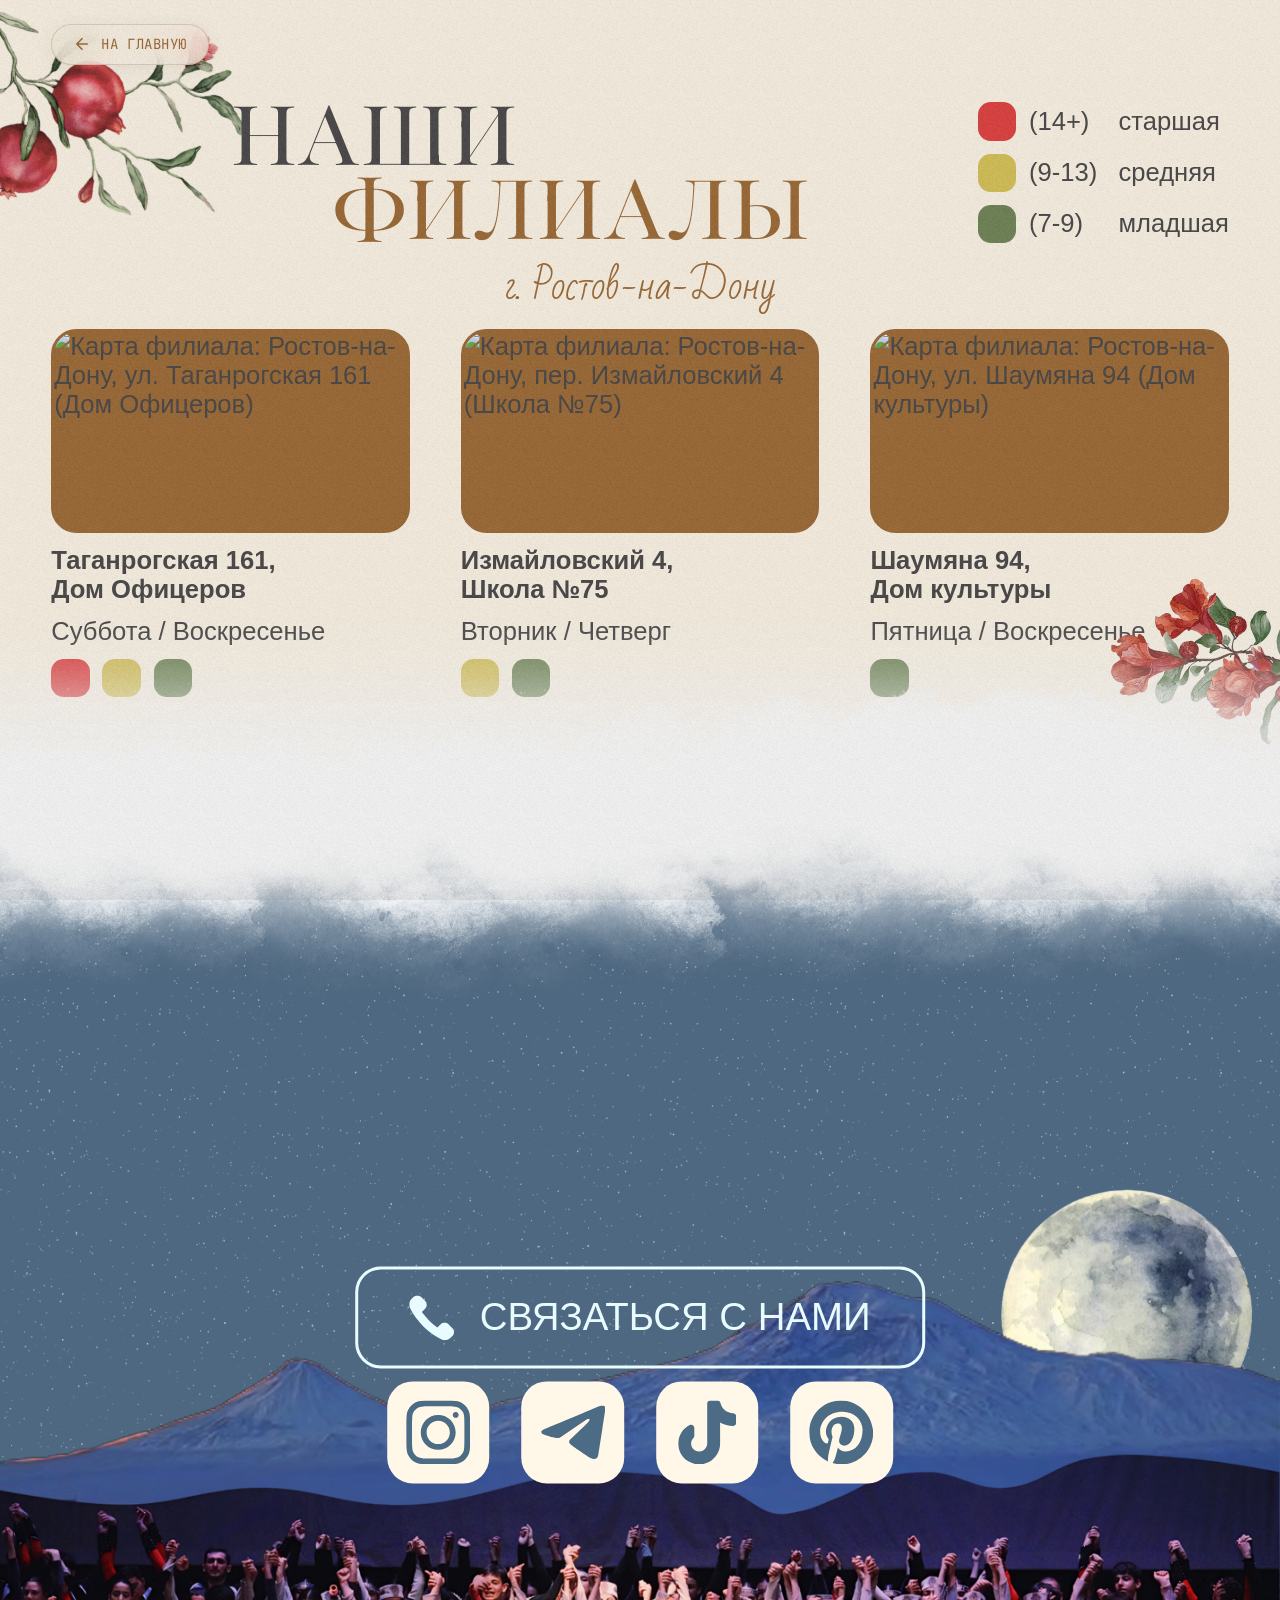
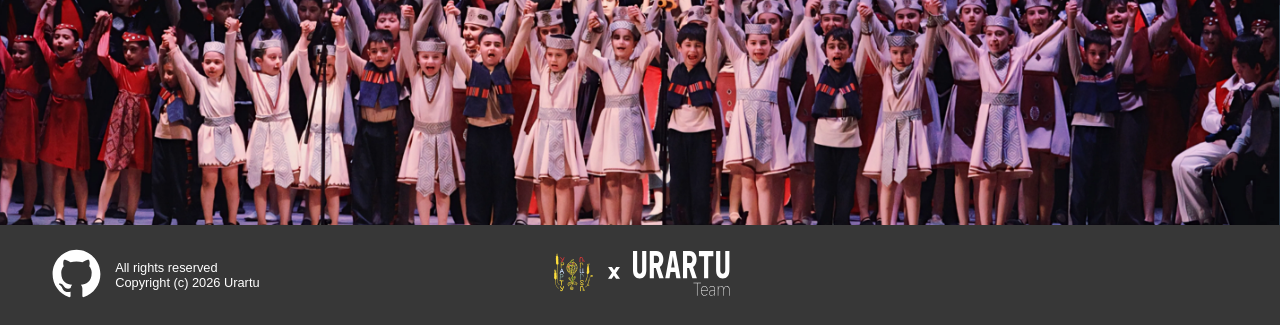
==== commit 507a74f4: "perf: optimize mobile performance (slow noise, rAF header scroll, 0.6s scrub damping, lighter glass " ====
--- a/info.html
+++ b/info.html
@@ -32,7 +32,7 @@
 
     <!-- ===== СТИЛИ ===== -->
     <link rel="stylesheet" href="./styles/fonts.css">
-    <link rel="stylesheet" href="./styles/style.css?v=2">
+    <link rel="stylesheet" href="./styles/style.css?v=4">
     <link rel="stylesheet" href="./styles/filials.css">
     <link rel="stylesheet" href="./styles/contacts.css">
     <link rel="stylesheet" href="./styles/developers.css">
@@ -345,7 +345,7 @@
     <script src="./scripts/animations/decorations.js"></script>
     <script src="./scripts/animations/text.js"></script>
     <script src="./scripts/animations/contacts.js"></script>
-    <script src="./scripts/main.js?v=6"></script>
+    <script src="./scripts/main.js?v=8"></script>
 </body>
 
 </html>
--- a/styles/style.css
+++ b/styles/style.css
@@ -48,45 +48,18 @@
 
 html {
     position: relative;
+    scroll-behavior: initial;
     background-color: var(--color-bg-white);
     -ms-overflow-style: none;
     scrollbar-width: none;
-}
-
-html.lenis, html.lenis body {
-    height: auto;
-}
-
-.lenis.lenis-smooth {
-    scroll-behavior: auto !important;
-}
-
-.lenis.lenis-stopped {
-    overflow: hidden;
+    overflow-y: overlay;
+    overflow-x: hidden;
 }
 
 body {
     position: relative;
-    overflow-x: clip;
+    overflow-x: hidden;
     width: 100%;
-}
-
-/* Аппаратное ускорение скролл-анимаций (GPU layers) */
-.history__image,
-.history__decoration--ishhanac-1,
-.history__decoration--ishhanac-2,
-.symbols__main-image,
-.symbols__carpet,
-.symbols__element,
-.dances__curtain,
-.dances__card,
-.developers__column,
-.developers__team-image,
-.costumes__track {
-    will-change: transform;
-    backface-visibility: hidden;
-    -webkit-backface-visibility: hidden;
-    transform: translateZ(0);
 }
 
 section {
@@ -272,6 +245,7 @@
     }
 
     .grain-overlay {
-        display: none !important;
+        background-image: url("../assets/images/noise-slow.gif");
+        opacity: 0.10 !important;
     }
 }
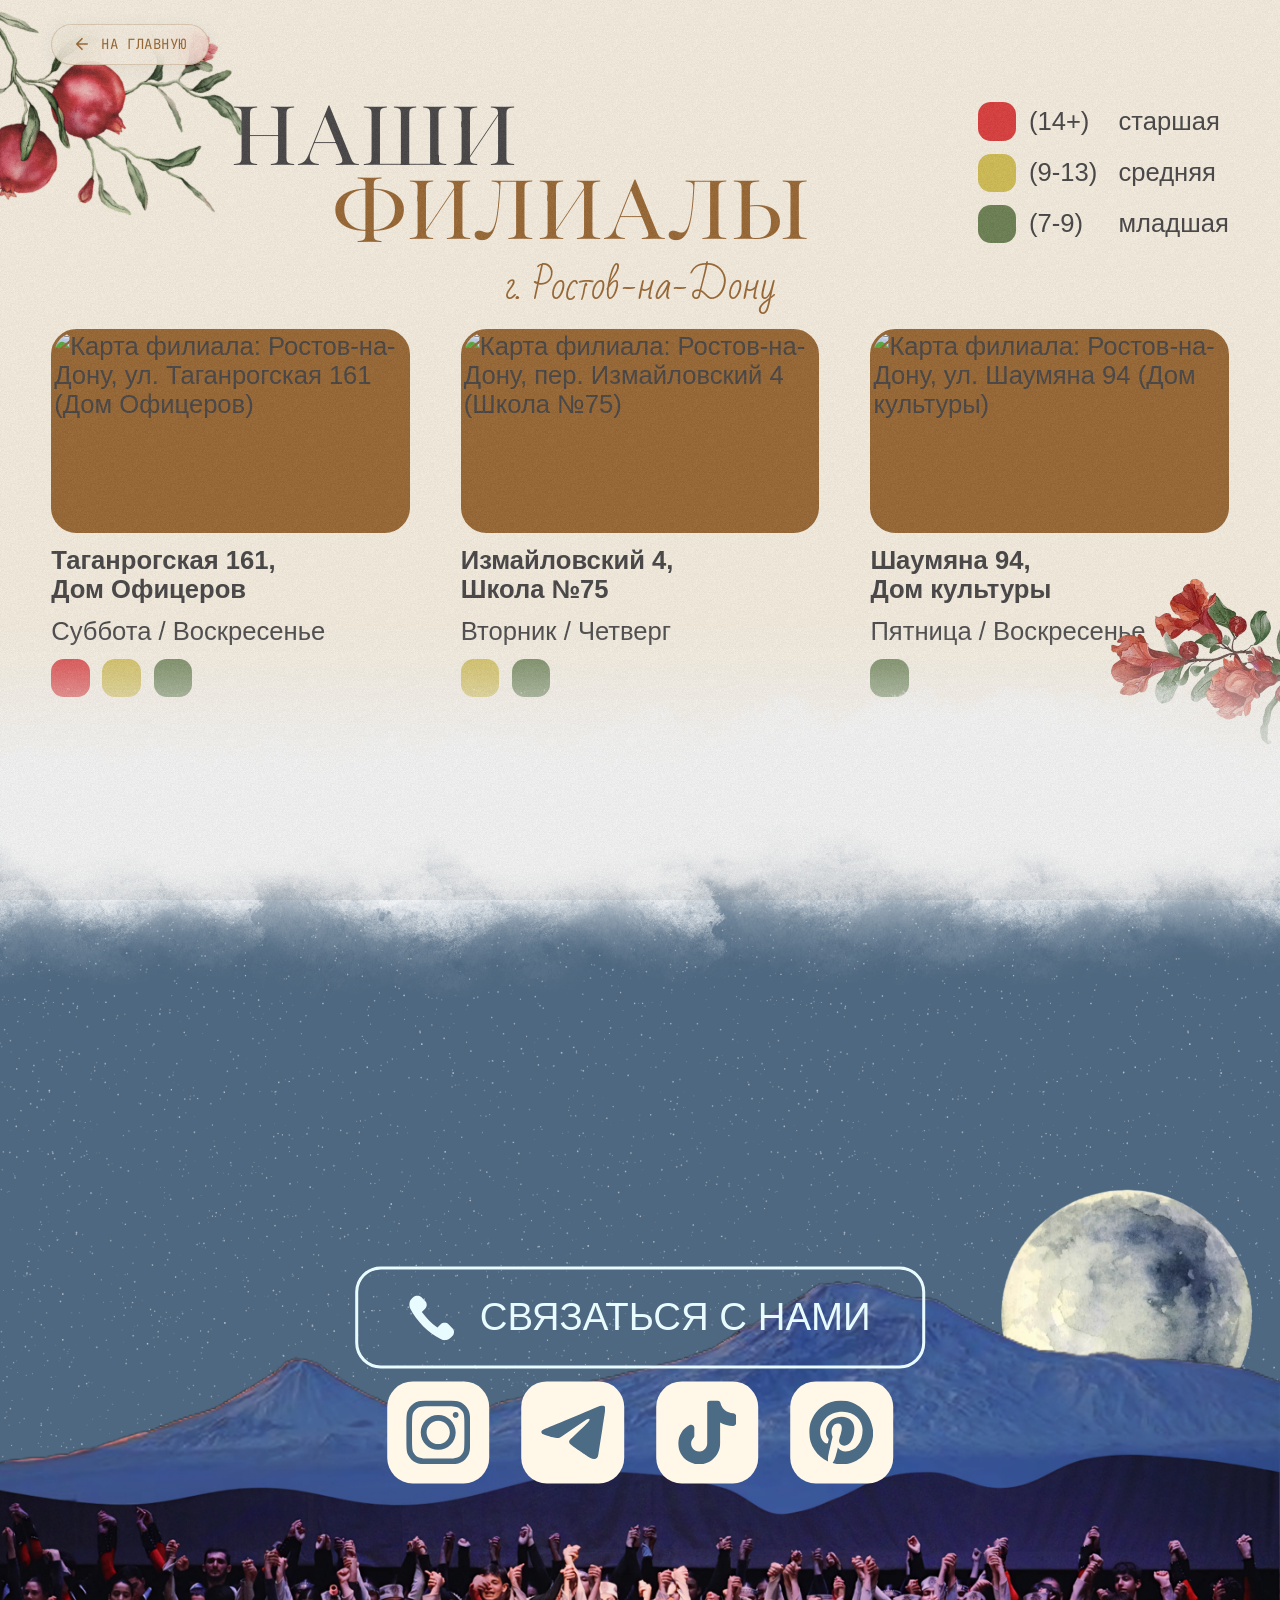
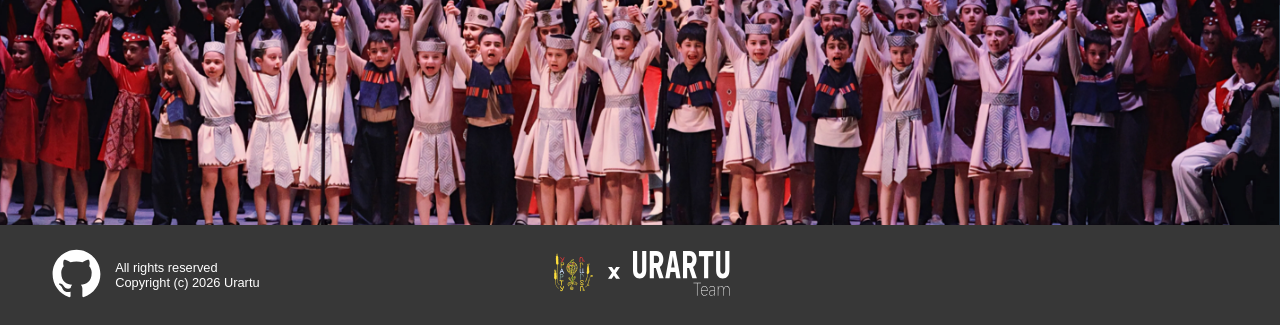
==== commit 857e3a09: "perf: disable heavy scroll-triggered text animations on mobile devices" ====
--- a/info.html
+++ b/info.html
@@ -343,9 +343,9 @@
     <script src="./scripts/animations/ensemble.js"></script>
     <script src="./scripts/animations/developers.js"></script>
     <script src="./scripts/animations/decorations.js"></script>
-    <script src="./scripts/animations/text.js"></script>
+    <script src="./scripts/animations/text.js?v=2"></script>
     <script src="./scripts/animations/contacts.js"></script>
-    <script src="./scripts/main.js?v=8"></script>
+    <script src="./scripts/main.js?v=9"></script>
 </body>
 
 </html>
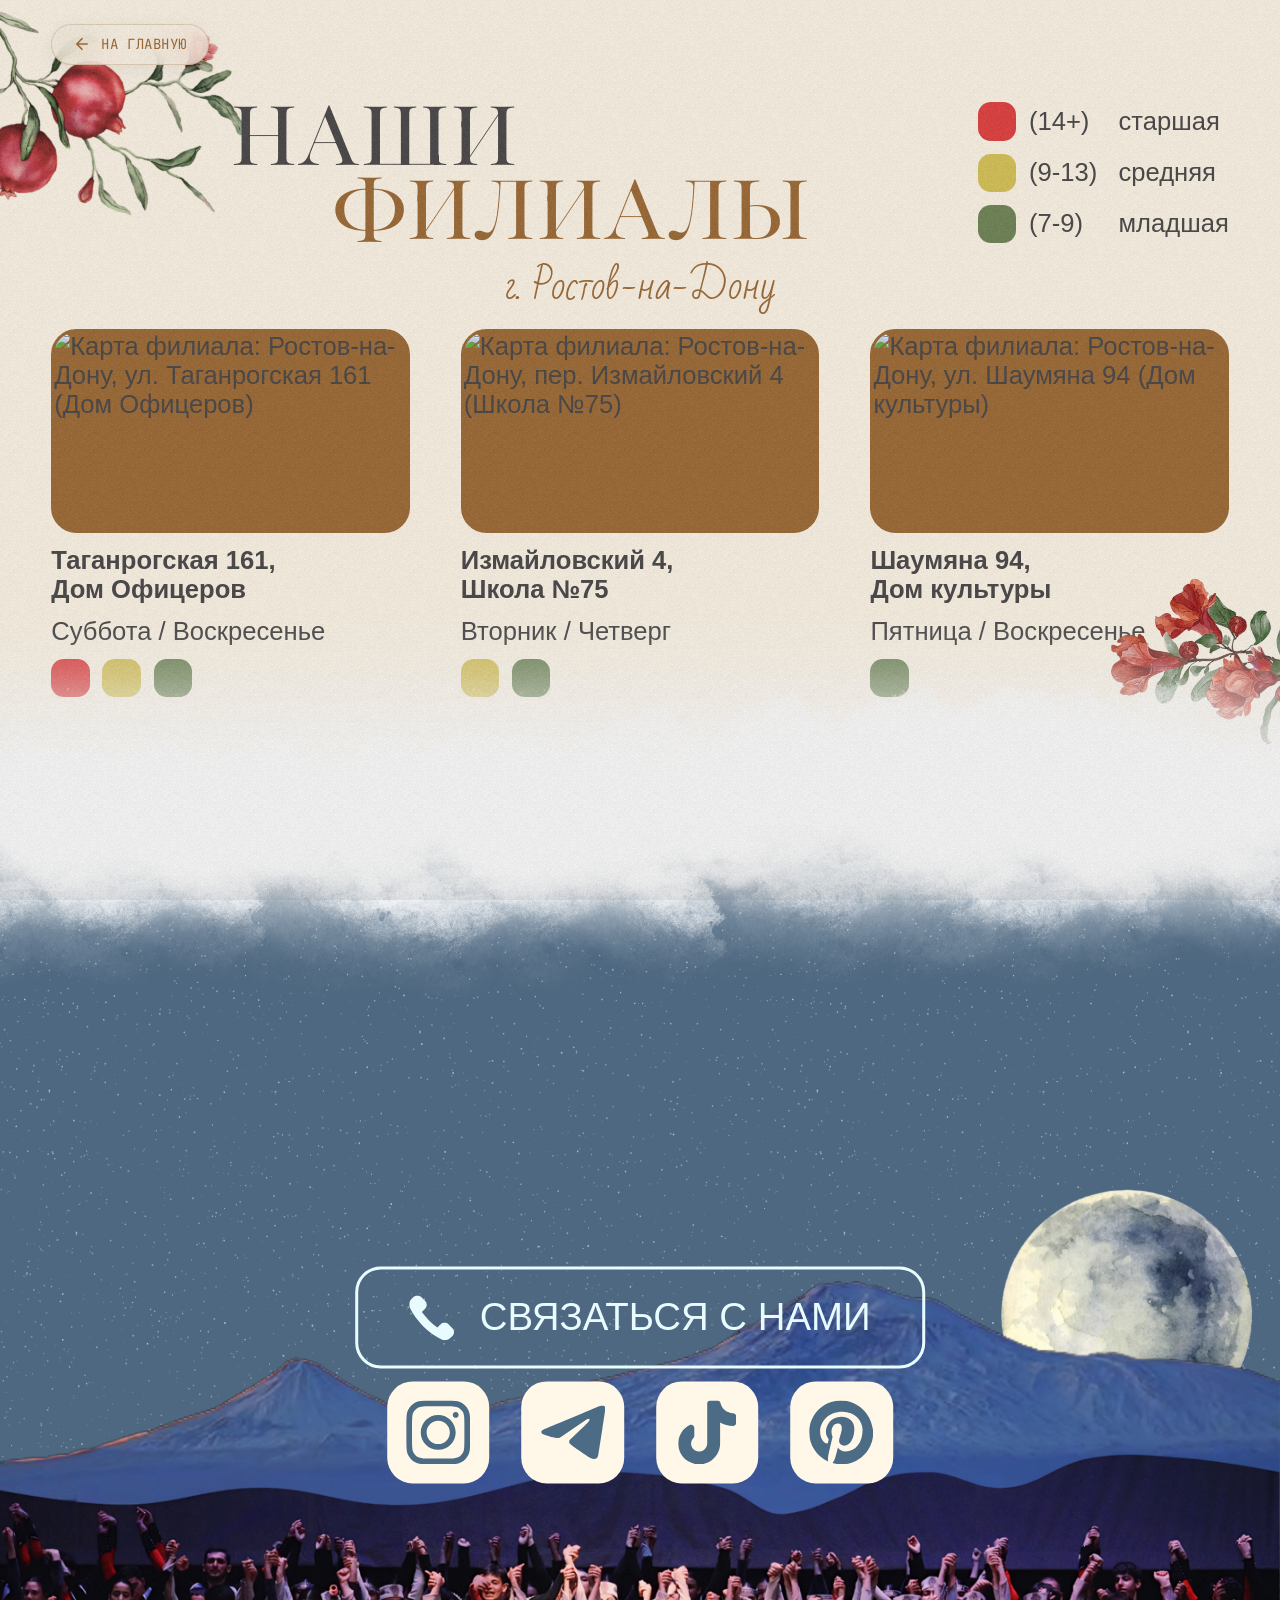
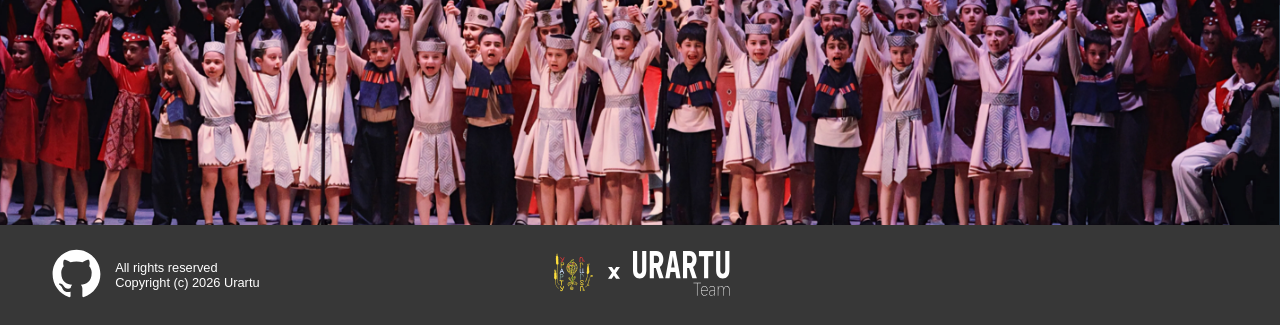
==== commit 07abf447: "perf: eliminate PC micro-freezes (async image decoding, preloaded carpets, lagSmoothing, cached head" ====
--- a/info.html
+++ b/info.html
@@ -32,7 +32,7 @@
 
     <!-- ===== СТИЛИ ===== -->
     <link rel="stylesheet" href="./styles/fonts.css">
-    <link rel="stylesheet" href="./styles/style.css?v=4">
+    <link rel="stylesheet" href="./styles/style.css?v=5">
     <link rel="stylesheet" href="./styles/filials.css">
     <link rel="stylesheet" href="./styles/contacts.css">
     <link rel="stylesheet" href="./styles/developers.css">
@@ -103,9 +103,9 @@
     <!-- Блок: filials -->
     <section id="filials">
         <!-- ===== ДЕКОРАТИВНЫЕ ГРАНАТЫ ===== -->
-        <img class="filials__decoration filials__decoration--pomegranate-1 decoration"
+        <img decoding="async" class="filials__decoration filials__decoration--pomegranate-1 decoration"
             src="assets/images/pomegranate-1.webp" alt="" aria-hidden="true" loading="lazy">
-        <img class="filials__decoration filials__decoration--pomegranate-2 decoration"
+        <img decoding="async" class="filials__decoration filials__decoration--pomegranate-2 decoration"
             src="assets/images/pomegranate-2.webp" alt="" aria-hidden="true" loading="lazy">
 
         <div class="filials__content">
@@ -145,7 +145,7 @@
                     target="_blank" rel="noopener noreferrer" title="Открыть карту филиала на Таганрогской">
                     <div class="filials-section__card">
                         <div class="filials-section__card-map filials-section__card-map--color-1">
-                            <img src="https://api-maps.yandex.ru/services/constructor/1.0/static/?um=constructor%3Aece54fbc80fcc3bd7a28978d5a01cb16ceb60d30ceb579a1d64f8fab81e5902e&amp;width=350&amp;height=200&amp;lang=ru_RU"
+                            <img decoding="async" src="https://api-maps.yandex.ru/services/constructor/1.0/static/?um=constructor%3Aece54fbc80fcc3bd7a28978d5a01cb16ceb60d30ceb579a1d64f8fab81e5902e&amp;width=350&amp;height=200&amp;lang=ru_RU"
                                 alt="Карта филиала: Ростов-на-Дону, ул. Таганрогская 161 (Дом Офицеров)"
                                 style="border: 0;" />
                         </div>
@@ -167,7 +167,7 @@
                     target="_blank" rel="noopener noreferrer" title="Открыть карту филиала на Измайловском">
                     <div class="filials-section__card">
                         <div class="filials-section__card-map filials-section__card-map--color-2">
-                            <img src="https://api-maps.yandex.ru/services/constructor/1.0/static/?um=constructor%3A6dc34ad125ba02202c4a61613260cb11fdbab40c1a2d60afd7fc7b18eebd1723&amp;width=350&amp;height=200&amp;lang=ru_RU"
+                            <img decoding="async" src="https://api-maps.yandex.ru/services/constructor/1.0/static/?um=constructor%3A6dc34ad125ba02202c4a61613260cb11fdbab40c1a2d60afd7fc7b18eebd1723&amp;width=350&amp;height=200&amp;lang=ru_RU"
                                 alt="Карта филиала: Ростов-на-Дону, пер. Измайловский 4 (Школа №75)"
                                 style="border: 0;" />
                         </div>
@@ -188,7 +188,7 @@
                     target="_blank" rel="noopener noreferrer" title="Открыть карту филиала на Шаумяна">
                     <div class="filials-section__card">
                         <div class="filials-section__card-map filials-section__card-map--color-3">
-                            <img src="https://api-maps.yandex.ru/services/constructor/1.0/static/?um=constructor%3Add82e42ed9932e65891b05e396d4c0421c9d9c8c8791d399bacf73d52fa6602b&amp;width=350&amp;height=200&amp;lang=ru_RU"
+                            <img decoding="async" src="https://api-maps.yandex.ru/services/constructor/1.0/static/?um=constructor%3Add82e42ed9932e65891b05e396d4c0421c9d9c8c8791d399bacf73d52fa6602b&amp;width=350&amp;height=200&amp;lang=ru_RU"
                                 alt="Карта филиала: Ростов-на-Дону, ул. Шаумяна 94 (Дом культуры)" style="border: 0;" />
                         </div>
                         <div class="filials-section__card-info__wrapper">
@@ -208,15 +208,15 @@
     <section id="contacts">
         <!-- ===== ДЕКОРАТИВНЫЕ ОБЛАКА ===== -->
         <div class="contacts__clouds" aria-hidden="true">
-            <img class="contacts__cloud--backgorund" src="./assets/images/white-clouds-background.svg" alt=""
+            <img decoding="async" class="contacts__cloud--backgorund" src="./assets/images/white-clouds-background.svg" alt=""
                 loading="lazy">
-            <img class="contacts__cloud contacts__cloud--1" src="assets/images/cloud.webp" alt="" loading="lazy">
-            <img class="contacts__cloud contacts__cloud--2" src="assets/images/cloud.webp" alt="" loading="lazy">
-            <img class="contacts__cloud contacts__cloud--3" src="assets/images/cloud.webp" alt="" loading="lazy">
-            <img class="contacts__cloud contacts__cloud--4" src="assets/images/cloud.webp" alt="" loading="lazy">
-            <img class="contacts__cloud contacts__cloud--5" src="assets/images/cloud.webp" alt="" loading="lazy">
-            <img class="contacts__cloud contacts__cloud--6" src="assets/images/cloud.webp" alt="" loading="lazy">
-            <img class="contacts__cloud contacts__cloud--7" src="assets/images/cloud.webp" alt="" loading="lazy">
+            <img decoding="async" class="contacts__cloud contacts__cloud--1" src="assets/images/cloud.webp" alt="" loading="lazy">
+            <img decoding="async" class="contacts__cloud contacts__cloud--2" src="assets/images/cloud.webp" alt="" loading="lazy">
+            <img decoding="async" class="contacts__cloud contacts__cloud--3" src="assets/images/cloud.webp" alt="" loading="lazy">
+            <img decoding="async" class="contacts__cloud contacts__cloud--4" src="assets/images/cloud.webp" alt="" loading="lazy">
+            <img decoding="async" class="contacts__cloud contacts__cloud--5" src="assets/images/cloud.webp" alt="" loading="lazy">
+            <img decoding="async" class="contacts__cloud contacts__cloud--6" src="assets/images/cloud.webp" alt="" loading="lazy">
+            <img decoding="async" class="contacts__cloud contacts__cloud--7" src="assets/images/cloud.webp" alt="" loading="lazy">
         </div>
 
         <h2 class="contacts-section__title">
@@ -243,19 +243,19 @@
             <div class="footer__socials">
                 <a href="https://www.instagram.com/ensemble__urartu" target="_blank" rel="noopener noreferrer"
                     class="footer__social-link" aria-label="Инстаграм ансамбля Урарту">
-                    <img src="./assets/images/instagram.svg" alt="Instagram">
+                    <img decoding="async" src="./assets/images/instagram.svg" alt="Instagram">
                 </a>
                 <a href="https://t.me/urartustsil" target="_blank" rel="noopener noreferrer" class="footer__social-link"
                     aria-label="Телеграм-канал ансамбля Урарту">
-                    <img src="./assets/images/telegram.svg" alt="Telegram">
+                    <img decoding="async" src="./assets/images/telegram.svg" alt="Telegram">
                 </a>
                 <a href="https://www.tiktok.com/@urartu.ensemle" target="_blank" rel="noopener noreferrer"
                     class="footer__social-link footer__social-link-tiktok" aria-label="TikTok ансамбля Урарту">
-                    <img src="./assets/images/tiktok.svg" alt="TikTok">
+                    <img decoding="async" src="./assets/images/tiktok.svg" alt="TikTok">
                 </a>
                 <a href="https://ru.pinterest.com/ensemble_urartu" target="_blank" rel="noopener noreferrer"
                     class="footer__social-link" aria-label="Пинтерест ансамбля Урарту">
-                    <img src="./assets/images/pinterest.svg" alt="Pinterest">
+                    <img decoding="async" src="./assets/images/pinterest.svg" alt="Pinterest">
                 </a>
             </div>
         </div>
@@ -264,9 +264,9 @@
         <div class="contacts__bottom">
             <div class="footer__inner">
                 <div class="footer__end-immages">
-                    <img class="footer__moon" src="assets/images/moon.webp" alt="" aria-hidden="true" loading="lazy">
+                    <img decoding="async" class="footer__moon" src="assets/images/moon.webp" alt="" aria-hidden="true" loading="lazy">
                     <!-- Фото ансамбля загружаем напрямую для точности верстки -->
-                    <img class="footer__ensemble-image" src="assets/images/ensemble-urartu.webp"
+                    <img decoding="async" class="footer__ensemble-image" src="assets/images/ensemble-urartu.webp"
                         alt="Ансамбль армянского танца Урарту в Ростове-на-Дону">
                 </div>
             </div>
@@ -274,7 +274,7 @@
                 <div class="rights__block">
                     <a class="github__link" href="https://github.com/whatrushki/urartu" target="_blank"
                         rel="noopener noreferrer" aria-label="Репозиторий проекта на GitHub">
-                        <img src="./assets/images/github.svg" alt="GitHub">
+                        <img decoding="async" src="./assets/images/github.svg" alt="GitHub">
                     </a>
                     <div class="rights__text">
                         <p>All rights reserved</p>
@@ -284,11 +284,11 @@
 
                 <div class="developers__icons">
                     <a class="developers__footer-link developers__footer--what" href="https://whatrushki.github.io/" aria-label="WHAT Technologies">
-                        <img class="developers__footer-icon" src="https://whatrushki.github.io/logo.svg" alt="WHAT Technologies">
+                        <img decoding="async" class="developers__footer-icon" src="https://whatrushki.github.io/logo.svg" alt="WHAT Technologies">
                     </a>
-                    <img class="developers__footer--x" src="./assets/images/x.svg" alt="x" aria-hidden="true">
+                    <img decoding="async" class="developers__footer--x" src="./assets/images/x.svg" alt="x" aria-hidden="true">
                     <a class="developers__footer-link" href="#" aria-label="Команда Урарту">
-                        <img class="developers__footer-icon" src="./assets/images/URARTU Team.svg" alt="URARTU Team">
+                        <img decoding="async" class="developers__footer-icon" src="./assets/images/URARTU Team.svg" alt="URARTU Team">
                     </a>
                 </div>
             </footer>
@@ -343,9 +343,9 @@
     <script src="./scripts/animations/ensemble.js"></script>
     <script src="./scripts/animations/developers.js"></script>
     <script src="./scripts/animations/decorations.js"></script>
-    <script src="./scripts/animations/text.js?v=2"></script>
+    <script src="./scripts/animations/text.js?v=3"></script>
     <script src="./scripts/animations/contacts.js"></script>
-    <script src="./scripts/main.js?v=9"></script>
+    <script src="./scripts/main.js?v=11"></script>
 </body>
 
 </html>
--- a/styles/style.css
+++ b/styles/style.css
@@ -65,6 +65,23 @@
 section {
     position: relative;
     width: 100%;
+}
+
+/* Аппаратное ускорение скролл-анимаций (GPU layers) */
+.history__image,
+.history__decoration--ishhanac-1,
+.history__decoration--ishhanac-2,
+.symbols__main-image,
+.symbols__carpet,
+.symbols__element,
+.dances__curtain,
+.dances__card,
+.developers__column,
+.developers__team-image,
+.costumes__track {
+    backface-visibility: hidden;
+    -webkit-backface-visibility: hidden;
+    transform: translateZ(0);
 }
 
 
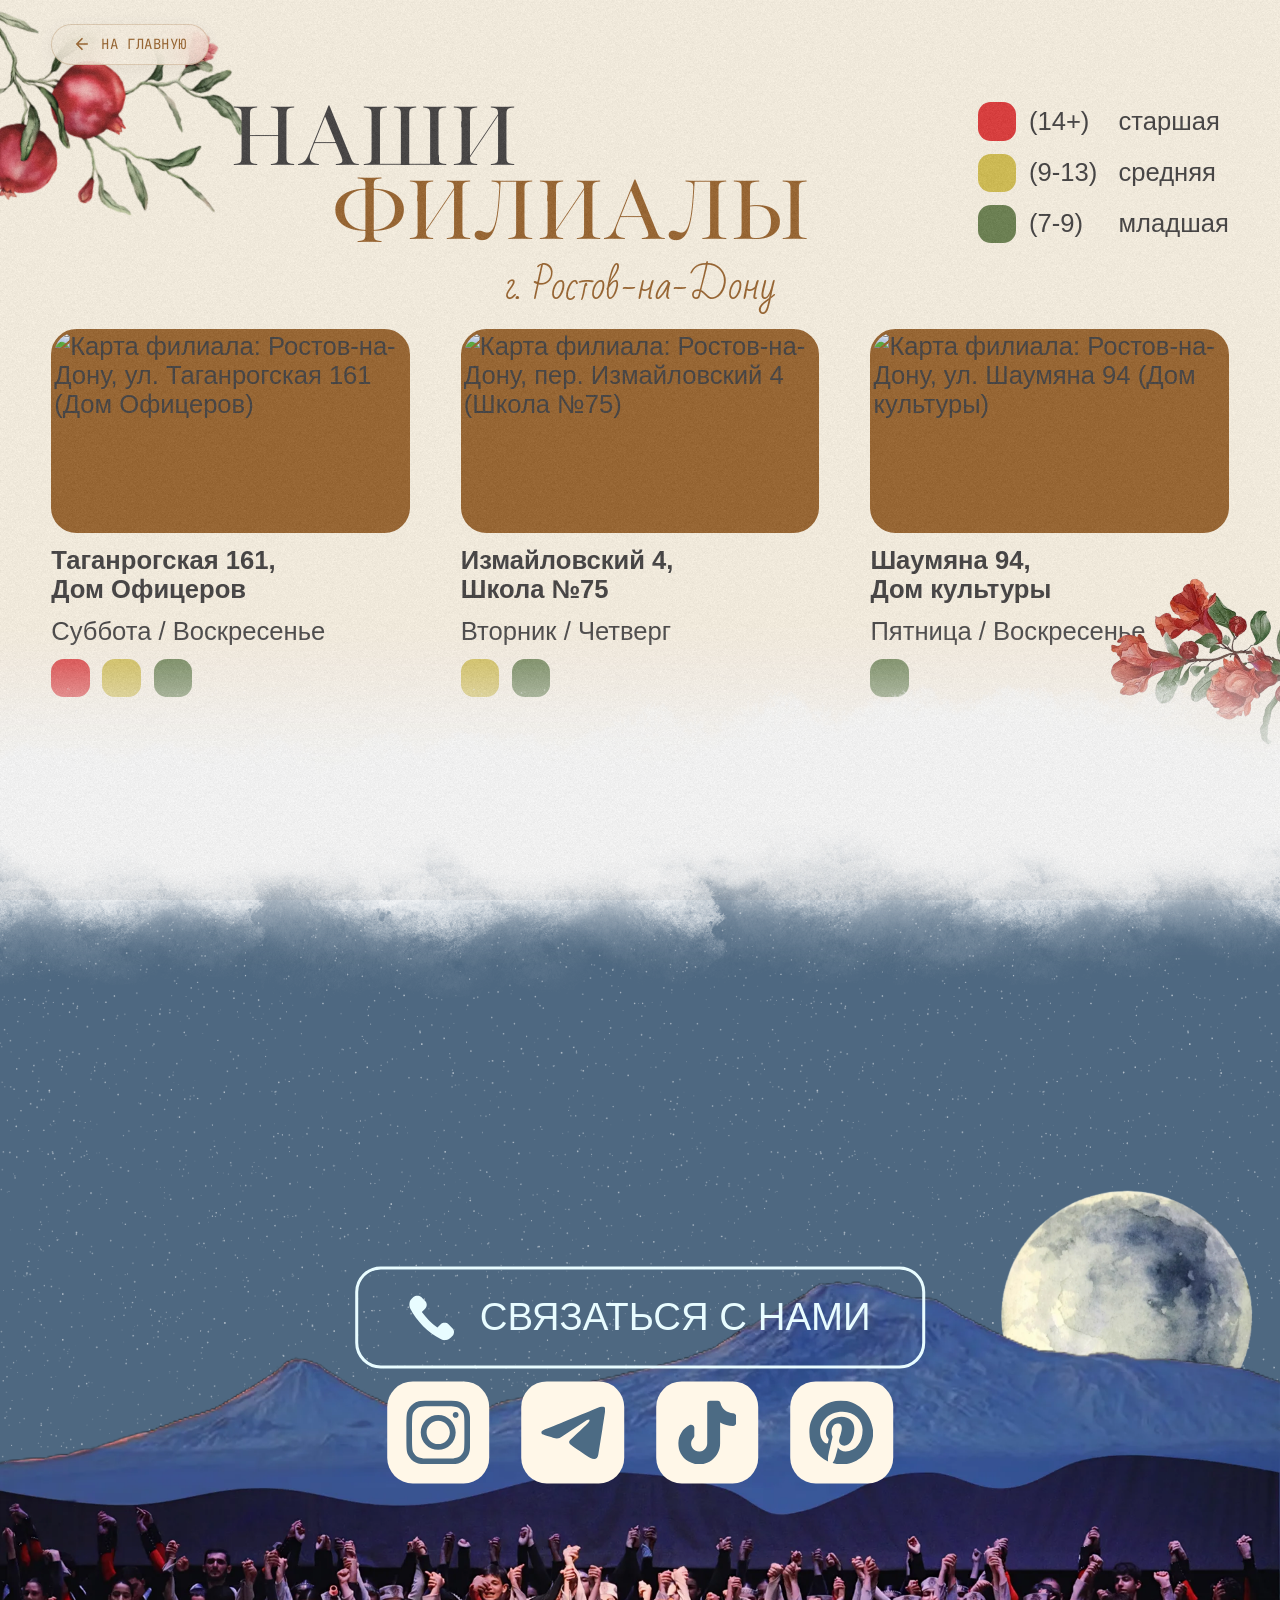
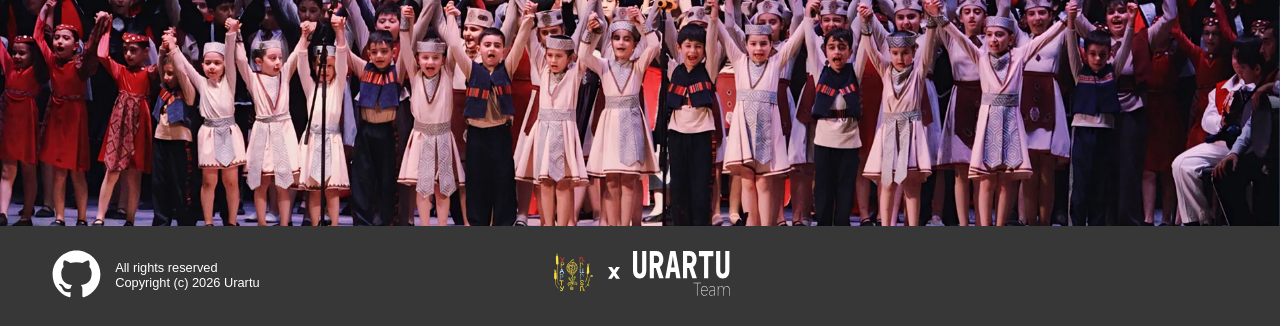
==== commit 169adbd0: "style: balance grain overlay scale and restore mobile text animations" ====
--- a/info.html
+++ b/info.html
@@ -32,7 +32,7 @@
 
     <!-- ===== СТИЛИ ===== -->
     <link rel="stylesheet" href="./styles/fonts.css">
-    <link rel="stylesheet" href="./styles/style.css?v=5">
+    <link rel="stylesheet" href="./styles/style.css?v=6">
     <link rel="stylesheet" href="./styles/filials.css">
     <link rel="stylesheet" href="./styles/contacts.css">
     <link rel="stylesheet" href="./styles/developers.css">
@@ -343,9 +343,9 @@
     <script src="./scripts/animations/ensemble.js"></script>
     <script src="./scripts/animations/developers.js"></script>
     <script src="./scripts/animations/decorations.js"></script>
-    <script src="./scripts/animations/text.js?v=3"></script>
+    <script src="./scripts/animations/text.js?v=4"></script>
     <script src="./scripts/animations/contacts.js"></script>
-    <script src="./scripts/main.js?v=11"></script>
+    <script src="./scripts/main.js?v=12"></script>
 </body>
 
 </html>
--- a/styles/style.css
+++ b/styles/style.css
@@ -78,7 +78,7 @@
 .dances__card,
 .developers__column,
 .developers__team-image,
-.costumes__track {
+.costume__image {
     backface-visibility: hidden;
     -webkit-backface-visibility: hidden;
     transform: translateZ(0);
@@ -130,11 +130,14 @@
     height: 100%;
     pointer-events: none;
     z-index: 9999;
-    opacity: 0.15;
-
-    background-image: url("../assets/images/noise.gif");
+    opacity: 0.12;
+
+    background-image: url("../assets/images/noise-slow.gif");
+    transform: translateZ(0);
+    will-change: transform;
+    backface-visibility: hidden;
     background-repeat: repeat;
-    background-size: 80px;
+    background-size: 120px;
 }
 
 .rights__block {
@@ -263,6 +266,7 @@
 
     .grain-overlay {
         background-image: url("../assets/images/noise-slow.gif");
-        opacity: 0.10 !important;
+        background-size: 75px;
+        opacity: 0.09 !important;
     }
 }
